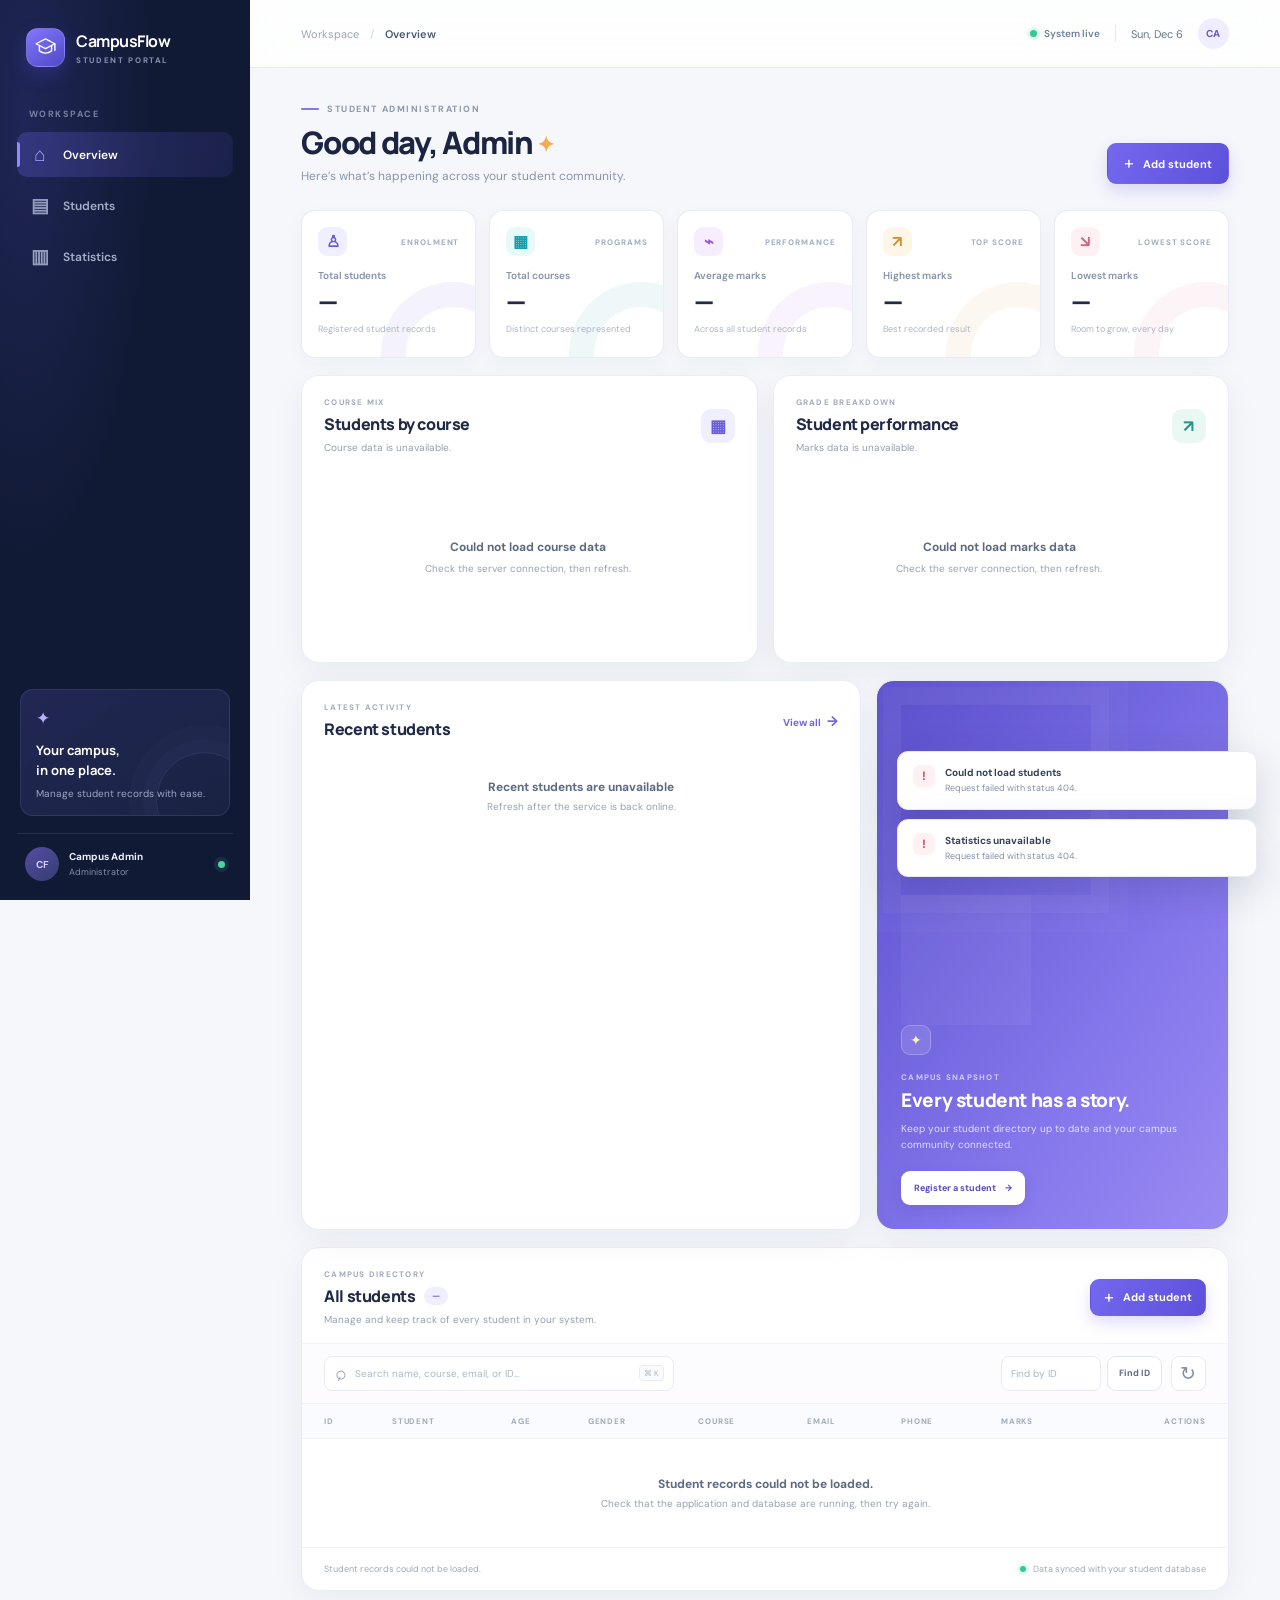
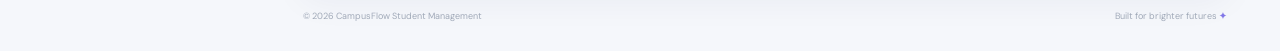
==== src/main/resources/static/index.html @ 83fb1def "Initial commit: CampusFlow Student Management System" ====
<!DOCTYPE html>
<html lang="en">
<head>
    <meta charset="UTF-8">
    <meta name="viewport" content="width=device-width, initial-scale=1.0">
    <meta name="theme-color" content="#111a35">
    <title>Student Management | CampusFlow</title>
    <link rel="preconnect" href="https://fonts.googleapis.com">
    <link rel="preconnect" href="https://fonts.gstatic.com" crossorigin>
    <link href="https://fonts.googleapis.com/css2?family=DM+Sans:wght@400;500;600;700&family=Manrope:wght@400;500;600;700;800&display=swap" rel="stylesheet">
    <link rel="stylesheet" href="style.css">
    <script src="script.js" defer></script>
</head>
<body>
<div class="app-shell">
    <aside class="sidebar" id="sidebar">
        <a class="brand" href="#overview" aria-label="CampusFlow home">
            <span class="brand-mark" aria-hidden="true">
                <svg viewBox="0 0 32 32"><path d="M4 11.2 16 5l12 6.2L16 17.5 4 11.2Z"/><path d="M8.2 14.1v6.2c4.6 3.8 11 3.8 15.6 0v-6.2M28 11.5v8"/></svg>
            </span>
            <span class="brand-copy"><strong>CampusFlow</strong><small>STUDENT PORTAL</small></span>
        </a>

        <div class="nav-label">WORKSPACE</div>
        <nav class="side-nav" aria-label="Main navigation">
            <a class="nav-link active" href="#overview">
                <span class="nav-icon" aria-hidden="true">⌂</span><span>Overview</span>
            </a>
            <a class="nav-link" href="#students">
                <span class="nav-icon" aria-hidden="true">▤</span><span>Students</span>
            </a>
            <a class="nav-link" href="#statistics">
                <span class="nav-icon" aria-hidden="true">▥</span><span>Statistics</span>
            </a>
        </nav>

        <div class="sidebar-bottom">
            <div class="help-card">
                <span class="help-spark" aria-hidden="true">✦</span>
                <strong>Your campus,<br>in one place.</strong>
                <p>Manage student records with ease.</p>
            </div>
            <div class="profile-chip">
                <span class="avatar">CF</span>
                <span class="profile-copy"><strong>Campus Admin</strong><small>Administrator</small></span>
                <span class="profile-dot" title="Online"></span>
            </div>
        </div>
    </aside>

    <div class="sidebar-scrim" id="sidebarScrim"></div>

    <main class="main-content" id="overview">
        <header class="topbar">
            <button class="icon-button menu-button" id="menuToggle" type="button" aria-label="Open navigation" aria-expanded="false">
                <span></span><span></span><span></span>
            </button>
            <div class="breadcrumb"><span>Workspace</span><b>/</b><strong>Overview</strong></div>
            <div class="topbar-right">
                <span class="live-status"><i></i> System live</span>
                <span class="topbar-divider"></span>
                <span class="today-label" id="todayLabel"></span>
                <span class="top-avatar" aria-label="Campus Admin">CA</span>
            </div>
        </header>

        <div class="page-content">
            <section class="welcome-row">
                <div>
                    <div class="eyebrow"><span class="eyebrow-line"></span> STUDENT ADMINISTRATION</div>
                    <h1>Good day, Admin <span class="wave" aria-hidden="true">✦</span></h1>
                    <p class="welcome-subtitle">Here’s what’s happening across your student community.</p>
                </div>
                <button class="button button-primary" id="addStudentTop" type="button">
                    <span class="button-plus" aria-hidden="true">+</span> Add student
                </button>
            </section>

            <section class="stats-grid" id="statistics" aria-label="Student statistics">
                <article class="stat-card stat-indigo">
                    <div class="stat-top"><span class="stat-icon">♙</span><span class="stat-tag">ENROLMENT</span></div>
                    <p class="stat-label">Total students</p>
                    <div class="stat-value" id="totalStudents"><span class="skeleton-value"></span></div>
                    <p class="stat-foot">Registered student records</p>
                    <span class="stat-decoration"></span>
                </article>
                <article class="stat-card stat-cyan">
                    <div class="stat-top"><span class="stat-icon">▦</span><span class="stat-tag">PROGRAMS</span></div>
                    <p class="stat-label">Total courses</p>
                    <div class="stat-value" id="totalCourses"><span class="skeleton-value"></span></div>
                    <p class="stat-foot">Distinct courses represented</p>
                    <span class="stat-decoration"></span>
                </article>
                <article class="stat-card stat-violet">
                    <div class="stat-top"><span class="stat-icon">⌁</span><span class="stat-tag">PERFORMANCE</span></div>
                    <p class="stat-label">Average marks</p>
                    <div class="stat-value" id="averageMarks"><span class="skeleton-value"></span></div>
                    <p class="stat-foot">Across all student records</p>
                    <span class="stat-decoration"></span>
                </article>
                <article class="stat-card stat-amber">
                    <div class="stat-top"><span class="stat-icon">↗</span><span class="stat-tag">TOP SCORE</span></div>
                    <p class="stat-label">Highest marks</p>
                    <div class="stat-value" id="highestMarks"><span class="skeleton-value"></span></div>
                    <p class="stat-foot">Best recorded result</p>
                    <span class="stat-decoration"></span>
                </article>
                <article class="stat-card stat-rose">
                    <div class="stat-top"><span class="stat-icon">↘</span><span class="stat-tag">LOWEST SCORE</span></div>
                    <p class="stat-label">Lowest marks</p>
                    <div class="stat-value" id="lowestMarks"><span class="skeleton-value"></span></div>
                    <p class="stat-foot">Room to grow, every day</p>
                    <span class="stat-decoration"></span>
                </article>
            </section>

            <section class="analytics-grid" aria-label="Student analytics">
                <article class="panel chart-panel">
                    <div class="panel-heading">
                        <div>
                            <span class="section-kicker">COURSE MIX</span>
                            <h2>Students by course</h2>
                            <p class="chart-subtitle" id="courseChartSummary">Loading course data…</p>
                        </div>
                        <span class="chart-icon course-chart-icon" aria-hidden="true">▦</span>
                    </div>
                    <div class="course-chart" id="courseChart" aria-live="polite">
                        <div class="loading-row"><span class="loader"></span> Loading course data…</div>
                    </div>
                </article>

                <article class="panel chart-panel">
                    <div class="panel-heading">
                        <div>
                            <span class="section-kicker">GRADE BREAKDOWN</span>
                            <h2>Student performance</h2>
                            <p class="chart-subtitle" id="performanceChartSummary">Loading marks data…</p>
                        </div>
                        <span class="chart-icon performance-chart-icon" aria-hidden="true">↗</span>
                    </div>
                    <div class="performance-chart" id="performanceChart" aria-live="polite">
                        <div class="loading-row"><span class="loader"></span> Loading marks data…</div>
                    </div>
                </article>
            </section>

            <section class="content-grid">
                <article class="panel recent-panel">
                    <div class="panel-heading">
                        <div>
                            <span class="section-kicker">LATEST ACTIVITY</span>
                            <h2>Recent students</h2>
                        </div>
                        <a class="text-link" href="#students">View all <span aria-hidden="true">→</span></a>
                    </div>
                    <div class="recent-list" id="recentStudents" aria-live="polite">
                        <div class="loading-row"><span class="loader"></span> Loading students…</div>
                    </div>
                </article>

                <article class="panel spotlight-panel">
                    <div class="spotlight-orb orb-one"></div>
                    <div class="spotlight-orb orb-two"></div>
                    <div class="spotlight-content">
                        <span class="spotlight-icon" aria-hidden="true">✦</span>
                        <span class="section-kicker">CAMPUS SNAPSHOT</span>
                        <h2>Every student has a story.</h2>
                        <p>Keep your student directory up to date and your campus community connected.</p>
                        <button class="button button-light" id="spotlightAdd" type="button">Register a student <span aria-hidden="true">→</span></button>
                    </div>
                </article>
            </section>

            <section class="panel directory-panel" id="students">
                <div class="directory-heading">
                    <div>
                        <span class="section-kicker">CAMPUS DIRECTORY</span>
                        <h2>All students <span class="count-pill" id="studentCount">—</span></h2>
                        <p class="panel-subtitle">Manage and keep track of every student in your system.</p>
                    </div>
                    <button class="button button-primary button-small" id="addStudentTable" type="button">
                        <span class="button-plus" aria-hidden="true">+</span> Add student
                    </button>
                </div>

                <div class="table-toolbar">
                    <label class="search-box">
                        <span class="search-icon" aria-hidden="true">⌕</span>
                        <input type="search" id="tableSearch" aria-label="Search students by name, course, email, or ID" placeholder="Search name, course, email, or ID…" autocomplete="off">
                        <kbd>⌘ K</kbd>
                    </label>
                    <form class="id-search" id="idSearchForm" aria-label="Find a student by ID">
                        <label class="sr-only" for="studentIdSearch">Search by student ID</label>
                        <input type="text" id="studentIdSearch" inputmode="numeric" pattern="[1-9][0-9]*" autocomplete="off" placeholder="Find by ID">
                        <button class="button button-outline" type="submit">Find ID</button>
                    </form>
                    <button class="icon-button refresh-button" id="refreshButton" type="button" title="Refresh student records" aria-label="Refresh student records">↻</button>
                </div>

                <div class="table-wrap">
                    <table>
                        <thead>
                        <tr>
                            <th scope="col">ID</th>
                            <th scope="col">STUDENT</th>
                            <th scope="col">AGE</th>
                            <th scope="col">GENDER</th>
                            <th scope="col">COURSE</th>
                            <th scope="col">EMAIL</th>
                            <th scope="col">PHONE</th>
                            <th scope="col">MARKS</th>
                            <th scope="col" class="actions-heading">ACTIONS</th>
                        </tr>
                        </thead>
                        <tbody id="studentTableBody">
                        <tr><td class="table-message" colspan="9"><span class="loader"></span> Loading student records…</td></tr>
                        </tbody>
                    </table>
                </div>
                <div class="table-footer">
                    <span id="tableSummary">Loading directory…</span>
                    <span class="footer-note"><i></i> Data synced with your student database</span>
                </div>
            </section>

            <footer class="page-footer">
                <span>© <span id="currentYear"></span> CampusFlow Student Management</span>
                <span>Built for brighter futures <b>✦</b></span>
            </footer>
        </div>
    </main>
</div>

<dialog class="student-dialog" id="studentDialog" aria-labelledby="dialogTitle">
    <form id="studentForm" novalidate>
        <div class="dialog-header">
            <div>
                <span class="section-kicker" id="dialogEyebrow">STUDENT RECORD</span>
                <h2 id="dialogTitle">Add a student</h2>
                <p id="dialogDescription">Enter the student’s profile details below.</p>
            </div>
            <button class="dialog-close" id="closeDialog" type="button" aria-label="Close dialog">×</button>
        </div>

        <div class="form-grid">
            <label class="form-field form-span">
                <span>Full name <b>*</b></span>
                <input name="name" type="text" maxlength="120" placeholder="e.g. Alex Morgan" required autocomplete="name" aria-describedby="nameError">
                <small class="field-error" id="nameError" data-error-for="name" aria-live="polite"></small>
            </label>
            <label class="form-field">
                <span>Age <b>*</b></span>
                <input name="age" type="number" min="16" max="60" placeholder="16–60" required aria-describedby="ageError">
                <small class="field-error" id="ageError" data-error-for="age" aria-live="polite"></small>
            </label>
            <label class="form-field">
                <span>Gender <b>*</b></span>
                <input name="gender" type="text" maxlength="40" placeholder="e.g. Female" required aria-describedby="genderError">
                <small class="field-error" id="genderError" data-error-for="gender" aria-live="polite"></small>
            </label>
            <label class="form-field form-span">
                <span>Course <b>*</b></span>
                <input name="course" type="text" maxlength="100" placeholder="e.g. B.Tech Computer Science" required aria-describedby="courseError">
                <small class="field-error" id="courseError" data-error-for="course" aria-live="polite"></small>
            </label>
            <label class="form-field form-span">
                <span>Email address <b>*</b></span>
                <input name="email" type="email" maxlength="160" placeholder="student@example.com" required autocomplete="email" aria-describedby="emailError">
                <small class="field-error" id="emailError" data-error-for="email" aria-live="polite"></small>
            </label>
            <label class="form-field">
                <span>Phone number <b>*</b></span>
                <input name="phone" type="tel" inputmode="numeric" maxlength="10" placeholder="10-digit number" required autocomplete="tel" aria-describedby="phoneError">
                <small class="field-error" id="phoneError" data-error-for="phone" aria-live="polite"></small>
            </label>
            <label class="form-field">
                <span>Marks <b>*</b></span>
                <input name="marks" type="number" min="0" max="100" step="0.01" placeholder="0–100" required aria-describedby="marksError">
                <small class="field-error" id="marksError" data-error-for="marks" aria-live="polite"></small>
            </label>
            <label class="form-field form-span">
                <span>Address <b>*</b></span>
                <textarea name="address" rows="2" maxlength="240" placeholder="City, state or full address" required autocomplete="street-address" aria-describedby="addressError"></textarea>
                <small class="field-error" id="addressError" data-error-for="address" aria-live="polite"></small>
            </label>
        </div>

        <div class="dialog-actions">
            <button class="button button-outline" id="cancelDialog" type="button">Cancel</button>
            <button class="button button-primary" id="saveStudentButton" type="submit"><span class="button-plus" aria-hidden="true">+</span> Save student</button>
        </div>
    </form>
</dialog>

<div class="toast-region" id="toastRegion" aria-live="polite" aria-atomic="true"></div>
</body>
</html>
---- src/main/resources/static/style.css ----
:root {
    color-scheme: light;
    --ink: #17213d;
    --muted: #8290a8;
    --soft-muted: #a7b0c1;
    --line: #e9edf4;
    --canvas: #f5f7fb;
    --white: #fff;
    --navy: #111a35;
    --indigo: #6558e8;
    --indigo-dark: #5143d0;
    --teal: #18a99a;
    --shadow: 0 10px 35px rgba(27, 44, 85, .055);
    --radius: 18px;
}

* { box-sizing: border-box; }

html { scroll-behavior: smooth; scroll-padding-top: 28px; }

body {
    margin: 0;
    min-width: 320px;
    background: var(--canvas);
    color: var(--ink);
    font-family: "DM Sans", sans-serif;
    font-size: 14px;
    -webkit-font-smoothing: antialiased;
}

button, input, textarea { font: inherit; }
button { cursor: pointer; }
a { color: inherit; text-decoration: none; }

.app-shell { min-height: 100vh; }

.sidebar {
    position: fixed;
    inset: 0 auto 0 0;
    z-index: 20;
    display: flex;
    width: 250px;
    flex-direction: column;
    padding: 27px 17px 18px;
    color: #fff;
    background:
        radial-gradient(ellipse at 10% 12%, rgba(84, 79, 200, .22), transparent 40%),
        var(--navy);
}

.brand { display: flex; align-items: center; gap: 11px; padding: 1px 9px 41px; }
.brand-mark {
    display: grid;
    width: 39px;
    height: 39px;
    place-items: center;
    border: 1px solid rgba(255,255,255,.16);
    border-radius: 12px;
    background: linear-gradient(145deg, #8276ff, #5149c5);
    box-shadow: 0 7px 17px rgba(77, 67, 207, .35);
}
.brand-mark svg { width: 25px; fill: none; stroke: #fff; stroke-linecap: round; stroke-linejoin: round; stroke-width: 1.8; }
.brand-copy { display: flex; flex-direction: column; gap: 3px; }
.brand-copy strong { font-family: Manrope, sans-serif; font-size: 16px; letter-spacing: -.5px; }
.brand-copy small { color: #8992b2; font-size: 8px; font-weight: 700; letter-spacing: 1.65px; }
.nav-label, .section-kicker, .eyebrow { font-size: 9px; font-weight: 700; letter-spacing: 1.45px; }
.nav-label { padding: 0 12px 12px; color: #7882a4; }
.side-nav { display: grid; gap: 6px; }
.nav-link {
    position: relative;
    display: flex;
    align-items: center;
    gap: 13px;
    min-height: 45px;
    padding: 0 13px;
    border-radius: 10px;
    color: #a6aec8;
    font-size: 12px;
    font-weight: 600;
    transition: color .2s ease, background .2s ease, transform .2s ease;
}
.nav-link:hover { color: #fff; background: rgba(255,255,255,.07); transform: translateX(2px); }
.nav-link.active { color: #fff; background: linear-gradient(100deg, rgba(111, 101, 238, .28), rgba(96, 86, 220, .12)); }
.nav-link.active::before { position: absolute; inset: 10px auto 10px 0; width: 3px; border-radius: 0 3px 3px 0; background: #9289ff; content: ""; }
.nav-icon { display: grid; width: 20px; place-items: center; color: #949dbe; font-size: 19px; line-height: 1; }
.nav-link.active .nav-icon { color: #aaa4ff; }
.sidebar-bottom { margin-top: auto; }
.help-card {
    position: relative;
    overflow: hidden;
    margin: 0 3px 17px;
    padding: 17px 15px 15px;
    border: 1px solid rgba(153, 160, 226, .15);
    border-radius: 13px;
    background: linear-gradient(145deg, rgba(89, 84, 186, .23), rgba(48, 57, 104, .28));
}
.help-card::after { position: absolute; right: -24px; bottom: -34px; width: 95px; height: 95px; border: 1px solid rgba(177, 174, 255, .13); border-radius: 50%; box-shadow: 0 0 0 13px rgba(177,174,255,.025), 0 0 0 27px rgba(177,174,255,.02); content: ""; }
.help-spark { display: block; margin-bottom: 11px; color: #b6b0ff; font-size: 17px; }
.help-card strong { display: block; font-family: Manrope, sans-serif; font-size: 13px; line-height: 1.55; }
.help-card p { margin: 7px 0 0; color: #9da6c2; font-size: 10px; }
.profile-chip { display: flex; align-items: center; gap: 10px; padding: 13px 8px 1px; border-top: 1px solid rgba(255,255,255,.09); }
.avatar, .top-avatar { display: grid; flex: 0 0 auto; place-items: center; border-radius: 50%; font-size: 10px; font-weight: 700; }
.avatar { width: 34px; height: 34px; color: #d3ceff; background: linear-gradient(145deg, #554ca5, #343d70); }
.profile-copy { display: grid; gap: 3px; }
.profile-copy strong { color: #edf0fb; font-size: 10px; }
.profile-copy small { color: #838daa; font-size: 9px; }
.profile-dot { width: 7px; height: 7px; margin-left: auto; border-radius: 50%; background: #50d1a2; box-shadow: 0 0 0 4px rgba(80, 209, 162, .1); }

.main-content { min-height: 100vh; margin-left: 250px; }
.topbar {
    position: sticky;
    top: 0;
    z-index: 10;
    display: flex;
    height: 68px;
    align-items: center;
    justify-content: space-between;
    padding: 0 clamp(22px, 4vw, 58px);
    border-bottom: 1px solid rgba(226, 231, 240, .82);
    background: rgba(255,255,255,.88);
    backdrop-filter: blur(16px);
}
.breadcrumb { display: flex; align-items: center; gap: 11px; color: #9aa4b6; font-size: 11px; }
.breadcrumb b { color: #ccd2de; font-weight: 400; }
.breadcrumb strong { color: #4a5670; font-weight: 600; }
.topbar-right { display: flex; align-items: center; gap: 15px; color: #8290a6; font-size: 10px; }
.live-status { display: flex; align-items: center; gap: 7px; color: #708098; font-weight: 600; }
.live-status i, .footer-note i { width: 7px; height: 7px; border-radius: 50%; background: #36c799; box-shadow: 0 0 0 3px rgba(54,199,153,.13); }
.topbar-divider { height: 17px; border-left: 1px solid #e7eaf0; }
.today-label { color: #66748b; font-size: 11px; }
.top-avatar { width: 31px; height: 31px; color: #6358c8; background: #efedff; }
.page-content { width: min(1510px, 100%); margin: 0 auto; padding: 35px clamp(22px, 4vw, 58px) 25px; }
.welcome-row { display: flex; align-items: flex-end; justify-content: space-between; gap: 20px; margin-bottom: 26px; }
.eyebrow { display: flex; align-items: center; gap: 8px; margin-bottom: 9px; color: #8d98ac; font-size: 9px; letter-spacing: 1.55px; }
.eyebrow-line { width: 18px; height: 2px; border-radius: 2px; background: #8178ed; }
h1, h2, p { margin-top: 0; }
h1, h2 { font-family: Manrope, sans-serif; }
h1 { margin-bottom: 7px; color: #1b2541; font-size: clamp(24px, 3vw, 31px); font-weight: 800; letter-spacing: -1.3px; line-height: 1.2; }
.wave { display: inline-block; color: #f2ad50; font-size: 21px; transform: translateY(-2px); }
.welcome-subtitle { margin: 0; color: #8995a9; font-size: 12px; }
.button { display: inline-flex; min-height: 41px; align-items: center; justify-content: center; gap: 9px; padding: 0 16px; border: 1px solid transparent; border-radius: 9px; font-size: 11px; font-weight: 700; transition: background .2s ease, box-shadow .2s ease, transform .2s ease; }
.button:hover { transform: translateY(-1px); }
.button:disabled { cursor: wait; opacity: .7; transform: none; }
.button-primary { color: #fff; background: linear-gradient(115deg, #7468ef, #5d50da); box-shadow: 0 7px 16px rgba(99, 85, 222, .2); }
.button-primary:hover { background: linear-gradient(115deg, #6558e5, #5043ce); box-shadow: 0 9px 20px rgba(99, 85, 222, .28); }
.button-plus { font-size: 18px; font-weight: 400; line-height: .8; }
.button-small { min-height: 37px; padding: 0 13px; }
.button-outline { border-color: #e2e7ef; color: #5f6b81; background: #fff; }
.button-outline:hover { border-color: #c9c4fa; color: #5549cb; background: #fbfaff; }

.stats-grid { display: grid; grid-template-columns: repeat(5, minmax(0, 1fr)); gap: 13px; }
.stat-card { position: relative; overflow: hidden; min-height: 148px; padding: 16px 16px 14px; border: 1px solid rgba(228, 233, 243, .85); border-radius: 14px; background: #fff; box-shadow: 0 5px 18px rgba(30, 48, 89, .035); transition: transform .22s ease, box-shadow .22s ease; }
.stat-card:hover { transform: translateY(-3px); box-shadow: 0 12px 25px rgba(30,48,89,.08); }
.stat-top { position: relative; z-index: 1; display: flex; align-items: center; justify-content: space-between; }
.stat-icon { display: grid; width: 29px; height: 29px; place-items: center; border-radius: 9px; font-size: 16px; font-weight: 700; }
.stat-tag { color: #a2adbf; font-size: 8px; font-weight: 700; letter-spacing: .9px; }
.stat-label { position: relative; z-index: 1; margin: 13px 0 1px; color: #8792a6; font-size: 10px; font-weight: 600; }
.stat-value { position: relative; z-index: 1; min-height: 34px; color: #202a46; font-family: Manrope, sans-serif; font-size: 26px; font-weight: 800; letter-spacing: -.9px; }
.stat-foot { position: relative; z-index: 1; margin: 4px 0 0; color: #adb6c5; font-size: 9px; }
.stat-decoration { position: absolute; right: -26px; bottom: -45px; width: 96px; height: 96px; border: 1px solid currentColor; border-radius: 50%; opacity: .07; box-shadow: 0 0 0 12px currentColor, 0 0 0 24px currentColor; }
.stat-indigo .stat-icon { color: #6559df; background: #f0efff; }
.stat-indigo .stat-decoration { color: #6357dc; }
.stat-cyan .stat-icon { color: #149caa; background: #e8f9fa; }
.stat-cyan .stat-decoration { color: #149caa; }
.stat-violet .stat-icon { color: #9858d7; background: #f6edff; }
.stat-violet .stat-decoration { color: #9858d7; }
.stat-amber .stat-icon { color: #d69029; background: #fff6e8; }
.stat-amber .stat-decoration { color: #d69029; }
.stat-rose .stat-icon { color: #d26580; background: #fff0f3; }
.stat-rose .stat-decoration { color: #d26580; }
.skeleton-value { display: inline-block; width: 60px; height: 25px; margin-top: 4px; border-radius: 6px; background: linear-gradient(90deg, #f0f2f7, #fafbfc, #f0f2f7); background-size: 200% 100%; animation: shimmer 1.2s infinite; }

.analytics-grid { display: grid; grid-template-columns: repeat(2, minmax(0, 1fr)); gap: 15px; margin-top: 17px; }
.chart-panel { min-width: 0; min-height: 285px; padding: 21px 22px 18px; }
.chart-panel .panel-heading { margin-bottom: 18px; }
.chart-subtitle { margin: 6px 0 0; color: #95a0b1; font-size: 10px; }
.chart-icon { display: grid; width: 34px; height: 34px; flex: 0 0 auto; place-items: center; border-radius: 10px; font-size: 17px; font-weight: 700; }
.course-chart-icon { color: #685cda; background: #f0efff; }
.performance-chart-icon { color: #219985; background: #eaf8f4; }
.course-chart, .performance-chart { display: grid; max-height: 215px; align-content: start; gap: 13px; overflow: auto; padding: 0 3px 2px 0; }
.course-chart-row, .performance-chart-row { display: grid; min-width: 0; gap: 7px; }
.chart-row-heading { display: flex; min-width: 0; align-items: center; justify-content: space-between; gap: 12px; color: #56627a; font-size: 10px; }
.chart-row-label { min-width: 0; overflow: hidden; color: #718098; text-overflow: ellipsis; white-space: nowrap; }
.chart-row-heading strong { flex: 0 0 auto; color: #35415c; font-size: 10px; font-weight: 700; }
.chart-track { height: 7px; overflow: hidden; border-radius: 10px; background: #f0f2f7; }
.chart-track > span { display: block; height: 100%; min-width: 0; border-radius: inherit; transition: width .45s ease; }
.course-chart-bar { background: linear-gradient(90deg, #7166e5, #9b91f1); }
.performance-chart-bar { background: linear-gradient(90deg, #35b39a, #8ad7be); }
.chart-empty { display: grid; min-height: 170px; align-content: center; justify-items: center; padding: 18px; color: #98a2b3; font-size: 10px; line-height: 1.6; text-align: center; }
.chart-empty strong { margin-bottom: 4px; color: #5e6a80; font-size: 12px; }

.content-grid { display: grid; grid-template-columns: minmax(0, 1.35fr) minmax(270px, .85fr); gap: 15px; margin-top: 17px; }
.panel { border: 1px solid #e9edf4; border-radius: var(--radius); background: #fff; box-shadow: var(--shadow); }
.recent-panel { min-height: 228px; padding: 21px 22px 13px; }
.panel-heading { display: flex; align-items: center; justify-content: space-between; margin-bottom: 14px; }
.section-kicker { display: block; margin-bottom: 6px; color: #a2aabd; font-size: 8px; letter-spacing: 1.25px; }
h2 { margin: 0; color: #202a46; font-size: 16px; font-weight: 800; letter-spacing: -.4px; }
.text-link { color: #7065df; font-size: 10px; font-weight: 700; }
.text-link span { padding-left: 4px; font-size: 14px; transition: padding .2s ease; }
.text-link:hover span { padding-left: 8px; }
.recent-list { display: grid; }
.recent-item { display: flex; align-items: center; gap: 10px; min-height: 46px; border-top: 1px solid #f0f2f7; }
.student-avatar { display: grid; flex: 0 0 auto; width: 30px; height: 30px; place-items: center; border-radius: 10px; font-size: 9px; font-weight: 700; }
.recent-copy { min-width: 0; flex: 1; }
.recent-copy strong { display: block; overflow: hidden; color: #35415c; font-size: 10px; font-weight: 700; text-overflow: ellipsis; white-space: nowrap; }
.recent-copy small { display: block; overflow: hidden; margin-top: 3px; color: #9ba6b7; font-size: 9px; text-overflow: ellipsis; white-space: nowrap; }
.recent-score { padding: 5px 8px; border-radius: 7px; color: #4c9f8c; background: #eaf8f4; font-size: 9px; font-weight: 700; }
.spotlight-panel { position: relative; overflow: hidden; min-height: 228px; padding: 24px; color: #fff; background: linear-gradient(125deg, #6659db, #8477ec 65%, #9a8af2); }
.spotlight-panel::before { position: absolute; inset: 0; background: linear-gradient(125deg, rgba(36,29,116,.15), transparent 64%); content: ""; }
.spotlight-content { position: relative; z-index: 1; max-width: 310px; }
.spotlight-icon { display: grid; width: 30px; height: 30px; margin-bottom: 17px; place-items: center; border: 1px solid rgba(255,255,255,.23); border-radius: 9px; color: #fff0bc; background: rgba(255,255,255,.12); }
.spotlight-panel .section-kicker { color: rgba(255,255,255,.65); }
.spotlight-panel h2 { max-width: 260px; margin-bottom: 8px; color: #fff; font-size: 19px; line-height: 1.3; }
.spotlight-panel p { max-width: 290px; margin-bottom: 17px; color: rgba(255,255,255,.76); font-size: 10px; line-height: 1.65; }
.button-light { min-height: 34px; padding: 0 12px; color: #574bc6; background: #fff; font-size: 9px; box-shadow: 0 5px 13px rgba(42,35,135,.13); }
.button-light:hover { background: #f4f2ff; }
.orb { position: absolute; border: 1px solid rgba(255,255,255,.15); border-radius: 50%; }
.orb-one { top: -72px; right: -25px; width: 190px; height: 190px; box-shadow: 0 0 0 18px rgba(255,255,255,.035), 0 0 0 37px rgba(255,255,255,.025); }
.orb-two { right: 45px; bottom: -85px; width: 130px; height: 130px; background: rgba(255,255,255,.045); }
.loading-row { display: flex; min-height: 150px; align-items: center; justify-content: center; gap: 10px; color: #9aa5b7; font-size: 10px; }

.directory-panel { margin-top: 17px; padding: 21px 0 0; }
.directory-heading { display: flex; align-items: center; justify-content: space-between; gap: 15px; padding: 0 22px 17px; }
.directory-heading h2 { display: flex; align-items: center; gap: 9px; }
.count-pill { padding: 3px 8px; border-radius: 20px; color: #6b60d9; background: #f0efff; font-family: "DM Sans", sans-serif; font-size: 9px; font-weight: 700; letter-spacing: 0; }
.panel-subtitle { margin: 6px 0 0; color: #95a0b1; font-size: 10px; }
.table-toolbar { display: flex; align-items: center; gap: 9px; padding: 12px 22px; border-top: 1px solid #f0f2f6; border-bottom: 1px solid #edf0f5; background: #fcfcfe; }
.search-box { display: flex; width: min(350px, 40vw); height: 35px; align-items: center; gap: 8px; padding: 0 9px; border: 1px solid #e8ebf2; border-radius: 8px; background: #fff; transition: border .2s, box-shadow .2s; }
.search-box:focus-within, .id-search input:focus, .form-field input:focus, .form-field textarea:focus { border-color: #aaa3f3; outline: 0; box-shadow: 0 0 0 3px rgba(114,102,229,.1); }
.search-icon { color: #8996ac; font-size: 19px; line-height: 1; transform: rotate(-20deg); }
.search-box input { width: 100%; min-width: 0; border: 0; outline: 0; color: #45516a; background: transparent; font-size: 10px; }
.search-box input::placeholder, .id-search input::placeholder { color: #aeb7c5; }
kbd { flex: 0 0 auto; padding: 2px 4px; border: 1px solid #e8ebf2; border-radius: 4px; color: #b0b8c5; background: #fafbfc; font: 8px "DM Sans", sans-serif; }
.id-search { display: flex; height: 35px; flex: 0 0 auto; gap: 6px; margin-left: auto; }
.id-search input { width: 100px; min-width: 0; padding: 0 9px; border: 1px solid #e8ebf2; border-radius: 8px; outline: 0; background: #fff; font-size: 10px; }
.id-search .button { min-height: 35px; padding: 0 11px; font-size: 9px; }
.refresh-button { width: 35px; height: 35px; border: 1px solid #e8ebf2; border-radius: 8px; color: #828ea5; background: #fff; font-size: 19px; transition: transform .35s ease, background .2s; }
.refresh-button:hover { color: #6156d6; background: #f8f7ff; transform: rotate(45deg); }
.refresh-button.is-loading { cursor: wait; animation: spin .8s linear infinite; }
.refresh-button:disabled { opacity: .7; }
.table-wrap { overflow-x: auto; }
table { width: 100%; min-width: 920px; border-collapse: collapse; text-align: left; }
thead { background: #fafbfe; }
th { padding: 12px 11px; color: #a1aabc; font-size: 8px; font-weight: 700; letter-spacing: .8px; white-space: nowrap; }
th:first-child, td:first-child { padding-left: 22px; }
th:last-child, td:last-child { padding-right: 22px; }
td { padding: 12px 11px; border-top: 1px solid #f0f2f6; color: #68758b; font-size: 10px; white-space: nowrap; }
tbody tr { transition: background .15s ease; }
tbody tr:hover { background: #fbfaff; }
tbody tr.search-highlight { background: #f0eeff; animation: row-highlight 1.8s ease-out; }
.id-cell { color: #887ee1; font-size: 9px; font-weight: 700; }
.name-cell { display: flex; align-items: center; gap: 9px; color: #303c57; font-weight: 700; }
.name-cell .student-avatar { width: 29px; height: 29px; border-radius: 9px; }
.course-pill { display: inline-block; max-width: 150px; overflow: hidden; padding: 5px 8px; border-radius: 6px; color: #6e66c6; background: #f2f0ff; font-size: 9px; text-overflow: ellipsis; vertical-align: middle; }
.email-cell { max-width: 170px; overflow: hidden; text-overflow: ellipsis; }
.marks-cell { color: #4ba18d; font-weight: 700; }
.actions-heading { text-align: right; }
.action-group { display: flex; justify-content: flex-end; gap: 5px; }
.action-button { display: grid; width: 28px; height: 28px; place-items: center; border: 1px solid #edf0f5; border-radius: 7px; color: #8591a5; background: #fff; font-size: 12px; transition: color .18s, border .18s, background .18s, transform .18s; }
.action-button:hover { transform: translateY(-1px); }
.action-button.edit:hover { border-color: #dcd7ff; color: #6257d9; background: #f5f3ff; }
.action-button.delete:hover { border-color: #ffd9df; color: #db5e76; background: #fff4f5; }
.table-message { height: 100px; color: #9aa5b7; text-align: center; }
.empty-state { padding: 25px 14px; color: #98a2b3; font-size: 10px; text-align: center; white-space: normal; }
.empty-state strong { display: block; margin-bottom: 5px; color: #5e6a80; font-size: 12px; }
.table-footer { display: flex; min-height: 43px; align-items: center; justify-content: space-between; gap: 12px; padding: 0 22px; border-top: 1px solid #eff1f6; color: #a0a9b8; font-size: 9px; }
.footer-note { display: flex; align-items: center; gap: 7px; }
.footer-note i { width: 6px; height: 6px; }
.page-footer { display: flex; justify-content: space-between; gap: 12px; padding: 19px 2px 4px; color: #a0a9b8; font-size: 9px; }
.page-footer b { color: #8278e7; }

.student-dialog { width: min(560px, calc(100% - 28px)); max-height: min(92vh, 800px); padding: 0; overflow: auto; border: 1px solid #e9eaf4; border-radius: 17px; color: var(--ink); background: #fff; box-shadow: 0 25px 90px rgba(22,31,65,.25); }
.student-dialog::backdrop { background: rgba(15, 23, 48, .55); backdrop-filter: blur(4px); }
.student-dialog[open] { animation: dialog-in .2s ease-out; }
.student-dialog form { padding: 23px 25px 20px; }
.dialog-header { display: flex; align-items: flex-start; justify-content: space-between; gap: 15px; margin-bottom: 19px; }
.dialog-header h2 { margin-bottom: 5px; font-size: 21px; }
.dialog-header p { margin: 0; color: #929daf; font-size: 10px; }
.dialog-close { display: grid; width: 30px; height: 30px; flex: 0 0 auto; place-items: center; border: 1px solid #eceef4; border-radius: 8px; color: #7d899d; background: #fff; font-size: 21px; line-height: 1; }
.dialog-close:hover { color: #5146ce; background: #f7f6ff; }
.form-grid { display: grid; grid-template-columns: 1fr 1fr; gap: 13px 12px; }
.form-span { grid-column: 1 / -1; }
.form-field { display: grid; gap: 6px; color: #5d6980; font-size: 10px; font-weight: 700; }
.form-field span b { color: #e47483; }
.form-field input, .form-field textarea { width: 100%; min-height: 42px; padding: 10px 11px; border: 1px solid #e5e9f0; border-radius: 8px; outline: 0; color: #35415c; background: #fcfcfe; font-size: 11px; font-weight: 400; resize: vertical; transition: border .2s, box-shadow .2s; }
.form-field input::placeholder, .form-field textarea::placeholder { color: #b0b9c7; }
.form-field input[aria-invalid="true"], .form-field textarea[aria-invalid="true"] { border-color: #e88994; }
.field-error { min-height: 0; color: #d65b6c; font-size: 9px; font-weight: 500; }
.field-error:empty { display: none; }
.dialog-actions { display: flex; justify-content: flex-end; gap: 8px; margin-top: 19px; padding-top: 16px; border-top: 1px solid #eff1f5; }
.toast-region { position: fixed; right: 23px; bottom: 23px; z-index: 50; display: grid; gap: 9px; width: min(360px, calc(100vw - 32px)); }
.toast { display: flex; align-items: flex-start; gap: 10px; padding: 13px 15px; border: 1px solid #e8ebf2; border-radius: 11px; background: #fff; box-shadow: 0 13px 40px rgba(28,38,72,.17); animation: toast-in .25s ease-out; }
.toast-mark { display: grid; width: 22px; height: 22px; flex: 0 0 auto; place-items: center; border-radius: 7px; color: #148568; background: #e8f8f2; font-size: 12px; font-weight: 700; }
.toast.error .toast-mark { color: #c84f63; background: #fff0f2; }
.toast strong { display: block; margin: 1px 0 3px; color: #35415a; font-size: 10px; }
.toast p { margin: 0; color: #8591a4; font-size: 9px; line-height: 1.5; }
.loader { width: 15px; height: 15px; border: 2px solid #e4e6f4; border-top-color: #7669e5; border-radius: 50%; animation: spin .75s linear infinite; }
.button-primary .loader { border-color: rgba(255,255,255,.35); border-top-color: #fff; }
.sr-only { position: absolute; width: 1px; height: 1px; padding: 0; overflow: hidden; clip: rect(0,0,0,0); white-space: nowrap; clip-path: inset(50%); }
.menu-button { display: none; }
.sidebar-scrim { display: none; }

@keyframes spin { to { transform: rotate(360deg); } }
@keyframes shimmer { to { background-position: -200% 0; } }
@keyframes dialog-in { from { opacity: 0; transform: translateY(8px) scale(.99); } to { opacity: 1; transform: none; } }
@keyframes toast-in { from { opacity: 0; transform: translateY(8px); } to { opacity: 1; transform: none; } }
@keyframes row-highlight { from { background: #e4e0ff; } to { background: transparent; } }

@media (max-width: 1250px) {
    .sidebar { width: 220px; }
    .main-content { margin-left: 220px; }
    .stats-grid { grid-template-columns: repeat(3, minmax(0, 1fr)); }
    .stat-card { min-height: 137px; }
    th { font-size: 7px; }
}

@media (max-width: 900px) {
    .sidebar { width: 245px; transform: translateX(-100%); transition: transform .25s ease; }
    .sidebar.open { transform: translateX(0); }
    .sidebar-scrim.visible { position: fixed; inset: 0; z-index: 19; display: block; background: rgba(15, 23, 48, .4); }
    .main-content { margin-left: 0; }
    .stats-grid { grid-template-columns: repeat(2, minmax(0, 1fr)); }
    .menu-button { display: flex; width: 34px; height: 34px; flex-direction: column; align-items: center; justify-content: center; gap: 4px; margin-right: 11px; border: 1px solid #e8ebf2; border-radius: 8px; background: #fff; }
    .menu-button span { display: block; width: 14px; height: 1.5px; border-radius: 2px; background: #66738a; }
    .topbar { justify-content: flex-start; }
    .topbar-right { margin-left: auto; }
}

@media (max-width: 650px) {
    .topbar { height: 58px; padding: 0 17px; }
    .today-label, .topbar-divider { display: none; }
    .topbar-right { gap: 11px; }
    .page-content { padding: 25px 16px 20px; }
    .welcome-row { align-items: flex-start; flex-direction: column; margin-bottom: 20px; }
    .welcome-row > .button { align-self: stretch; }
    .stats-grid { grid-template-columns: repeat(2, minmax(0, 1fr)); gap: 9px; }
    .stat-card { min-height: 133px; padding: 13px; }
    .stat-value { font-size: 23px; }
    .stat-tag { font-size: 7px; }
    .content-grid { grid-template-columns: 1fr; gap: 11px; margin-top: 12px; }
    .analytics-grid { grid-template-columns: 1fr; gap: 11px; margin-top: 12px; }
    .chart-panel { min-height: 260px; padding: 18px 17px 15px; }
    .recent-panel { min-height: 214px; padding: 18px 17px 12px; }
    .spotlight-panel { min-height: 220px; padding: 20px; }
    .directory-panel { margin-top: 12px; }
    .directory-heading { align-items: flex-start; padding: 0 16px 14px; }
    .directory-heading > .button { padding: 0 10px; font-size: 9px; }
    .table-toolbar { flex-wrap: wrap; padding: 11px 14px; }
    .search-box { width: 100%; }
    .id-search { margin-left: 0; }
    .refresh-button { margin-left: auto; }
    .table-footer { align-items: flex-start; flex-direction: column; justify-content: center; padding: 10px 16px; }
    .page-footer { flex-direction: column; gap: 7px; }
    .student-dialog form { padding: 20px 17px 16px; }
}

@media (max-width: 390px) {
    .stats-grid { grid-template-columns: 1fr 1fr; }
    .stat-card { padding: 11px; }
    .stat-value { font-size: 21px; }
    .form-grid { grid-template-columns: 1fr; }
    .form-span { grid-column: auto; }
    .directory-heading { flex-direction: column; }
    .directory-heading > .button { align-self: stretch; }
}

button:focus-visible, a:focus-visible, input:focus-visible, textarea:focus-visible { outline: 3px solid rgba(114,102,229,.35); outline-offset: 2px; }

@media (prefers-reduced-motion: reduce) {
    *, *::before, *::after { scroll-behavior: auto !important; animation-duration: .01ms !important; animation-iteration-count: 1 !important; transition-duration: .01ms !important; }
}
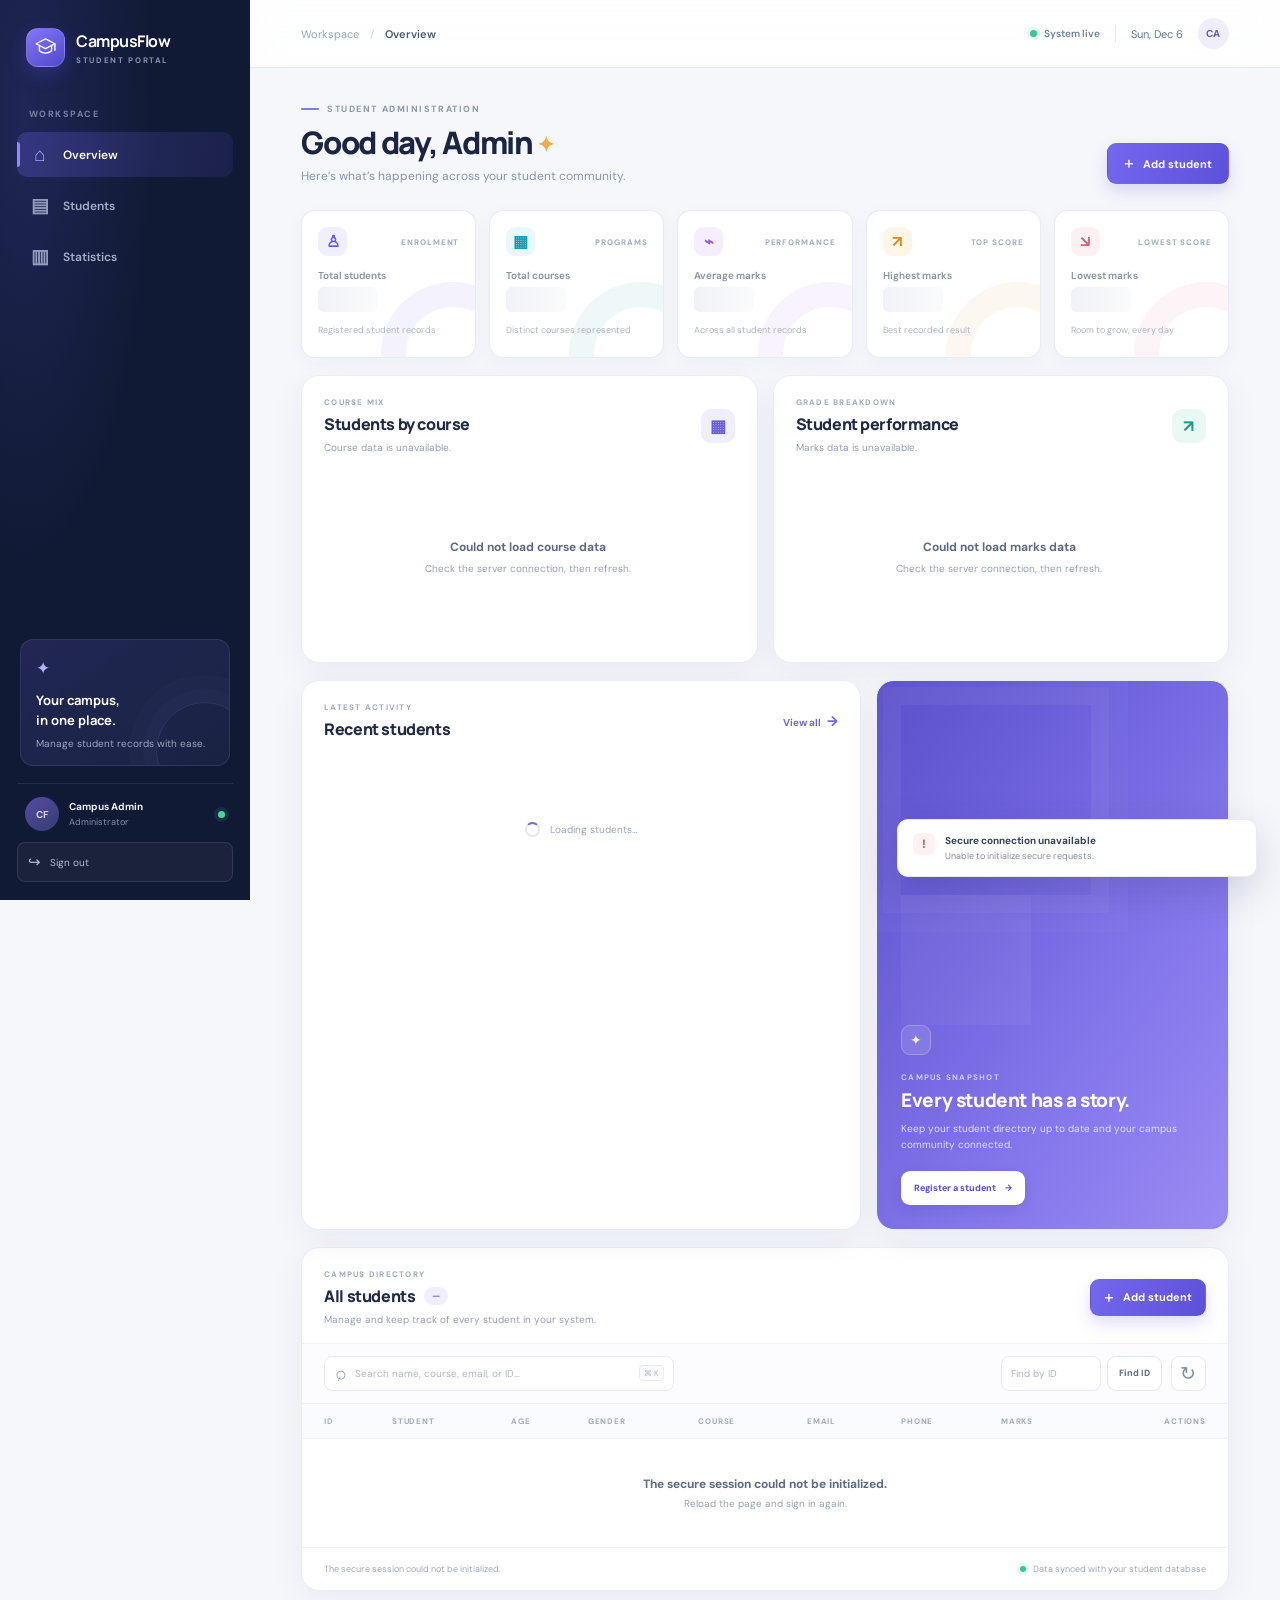
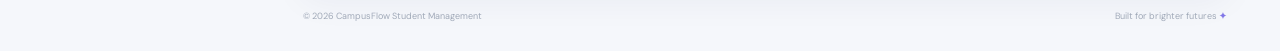
==== commit 2ac7d222: "Add admin authentication and cloud  deployment configuration" ====
--- a/src/main/resources/static/index.html
+++ b/src/main/resources/static/index.html
@@ -45,6 +45,10 @@
                 <span class="profile-copy"><strong>Campus Admin</strong><small>Administrator</small></span>
                 <span class="profile-dot" title="Online"></span>
             </div>
+            <form class="logout-form" action="/logout" method="post">
+                <input type="hidden" name="_csrf" id="logoutCsrfToken">
+                <button type="submit"><span aria-hidden="true">↪</span> Sign out</button>
+            </form>
         </div>
     </aside>
 
--- a/src/main/resources/static/style.css
+++ b/src/main/resources/static/style.css
@@ -99,6 +99,10 @@
 .help-card strong { display: block; font-family: Manrope, sans-serif; font-size: 13px; line-height: 1.55; }
 .help-card p { margin: 7px 0 0; color: #9da6c2; font-size: 10px; }
 .profile-chip { display: flex; align-items: center; gap: 10px; padding: 13px 8px 1px; border-top: 1px solid rgba(255,255,255,.09); }
+.logout-form { margin-top: 10px; }
+.logout-form button { display: flex; width: 100%; align-items: center; gap: 9px; padding: 9px 10px; border: 1px solid rgba(255,255,255,.1); border-radius: 8px; color: #b5bdd4; background: rgba(255,255,255,.04); font-size: 10px; text-align: left; }
+.logout-form button:hover { color: #fff; background: rgba(255,255,255,.09); }
+.logout-form button span { font-size: 15px; }
 .avatar, .top-avatar { display: grid; flex: 0 0 auto; place-items: center; border-radius: 50%; font-size: 10px; font-weight: 700; }
 .avatar { width: 34px; height: 34px; color: #d3ceff; background: linear-gradient(145deg, #554ca5, #343d70); }
 .profile-copy { display: grid; gap: 3px; }
@@ -183,9 +187,12 @@
 .chart-row-label { min-width: 0; overflow: hidden; color: #718098; text-overflow: ellipsis; white-space: nowrap; }
 .chart-row-heading strong { flex: 0 0 auto; color: #35415c; font-size: 10px; font-weight: 700; }
 .chart-track { height: 7px; overflow: hidden; border-radius: 10px; background: #f0f2f7; }
-.chart-track > span { display: block; height: 100%; min-width: 0; border-radius: inherit; transition: width .45s ease; }
-.course-chart-bar { background: linear-gradient(90deg, #7166e5, #9b91f1); }
-.performance-chart-bar { background: linear-gradient(90deg, #35b39a, #8ad7be); }
+.chart-track > progress { display: block; width: 100%; height: 100%; border: 0; appearance: none; background: transparent; }
+.chart-track > progress::-webkit-progress-bar { background: transparent; }
+.course-chart-bar::-webkit-progress-value { border-radius: inherit; background: linear-gradient(90deg, #7166e5, #9b91f1); }
+.performance-chart-bar::-webkit-progress-value { border-radius: inherit; background: linear-gradient(90deg, #35b39a, #8ad7be); }
+.course-chart-bar::-moz-progress-bar { border-radius: inherit; background: linear-gradient(90deg, #7166e5, #9b91f1); }
+.performance-chart-bar::-moz-progress-bar { border-radius: inherit; background: linear-gradient(90deg, #35b39a, #8ad7be); }
 .chart-empty { display: grid; min-height: 170px; align-content: center; justify-items: center; padding: 18px; color: #98a2b3; font-size: 10px; line-height: 1.6; text-align: center; }
 .chart-empty strong { margin-bottom: 4px; color: #5e6a80; font-size: 12px; }
 
@@ -201,6 +208,11 @@
 .recent-list { display: grid; }
 .recent-item { display: flex; align-items: center; gap: 10px; min-height: 46px; border-top: 1px solid #f0f2f7; }
 .student-avatar { display: grid; flex: 0 0 auto; width: 30px; height: 30px; place-items: center; border-radius: 10px; font-size: 9px; font-weight: 700; }
+.avatar-color-0 { color: #6559ce; background: #eeeaff; }
+.avatar-color-1 { color: #228d7e; background: #e6f7f4; }
+.avatar-color-2 { color: #c67d36; background: #fff1e5; }
+.avatar-color-3 { color: #4d72bf; background: #eaf1ff; }
+.avatar-color-4 { color: #bb5d83; background: #fcebf2; }
 .recent-copy { min-width: 0; flex: 1; }
 .recent-copy strong { display: block; overflow: hidden; color: #35415c; font-size: 10px; font-weight: 700; text-overflow: ellipsis; white-space: nowrap; }
 .recent-copy small { display: block; overflow: hidden; margin-top: 3px; color: #9ba6b7; font-size: 9px; text-overflow: ellipsis; white-space: nowrap; }
